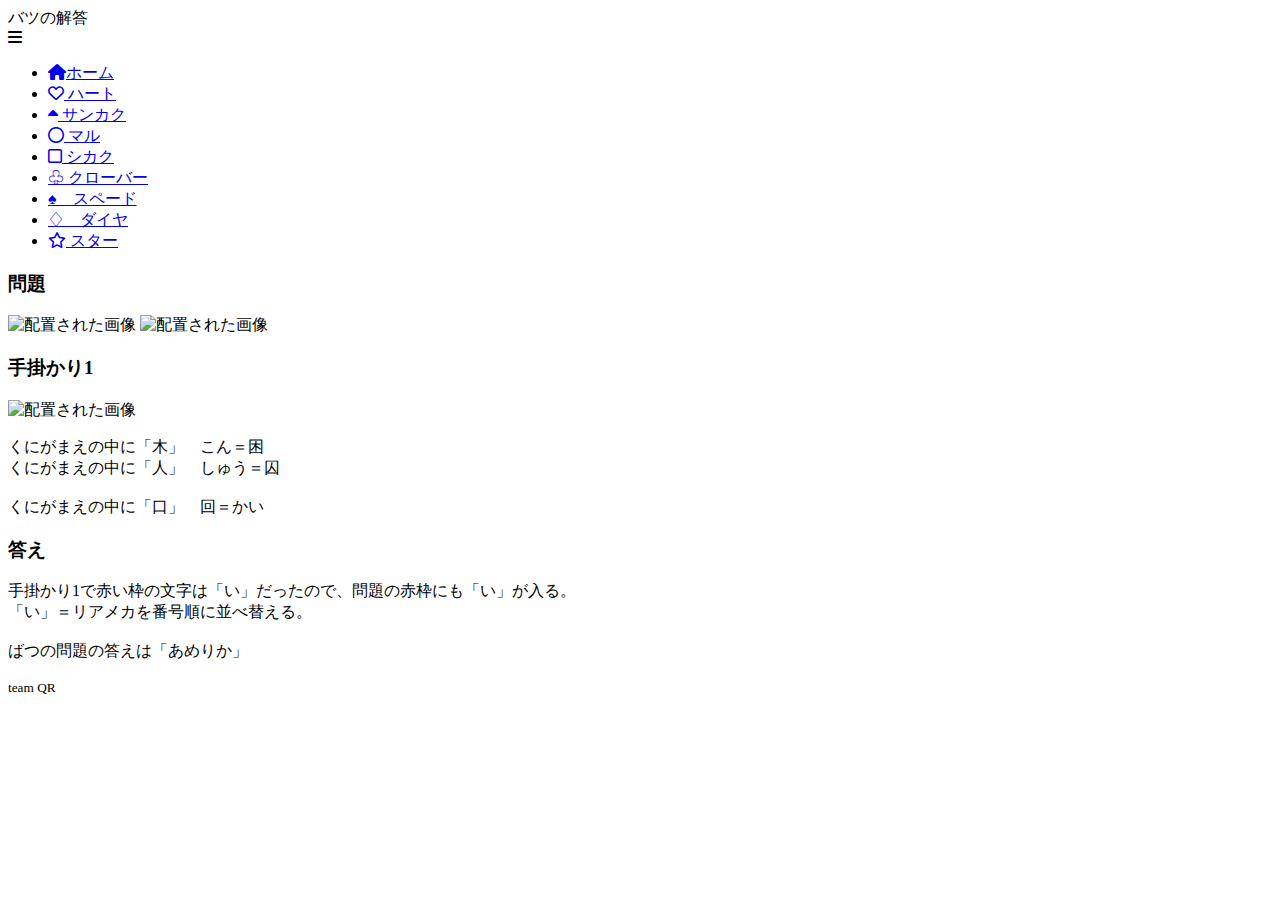
==== batsu.html @ ac5a0ed4 "Create batsu.html" ====
<!DOCTYPE html>
<html lang="ja">
<head>
    <meta charset="UTF-8">
    <meta name="viewport" content="width=device-width, initial-scale=1.0">
    <title>batsu page</title>
    <link rel="stylesheet" href="styles.css">
    <!-- Font Awesome CDN -->
    <link rel="stylesheet" href="https://cdnjs.cloudflare.com/ajax/libs/font-awesome/6.0.0-beta3/css/all.min.css">
	<script src="script.js"></script>
</head>
<body>
    <header class="page-header">
    <nav>
		<div class="logo">バツの解答</div>
        <span class="toggle open"><i class="fas fa-bars icon-ba"></i></span>
        <span class="toggle close" style="display: none;"><i class="fas fa-times icon-ba"></i></span>
        <ul class="menu">
            	<li><a href="base HP.html"><i class="fas fa-home menu-icon"></i>ホーム</a></li>
				<li><a href="heart.html"><i class="far fa-heart menu-icon"></i> ハート</a></li>
            	<li><a href="sankaku.html"><i class="fas fa-caret-up menu-icon"></i> サンカク</a></li>
            	<li><a href="maru.html"><i class="far fa-circle menu-icon"></i> マル</a></li>
				<li><a href="sikaku.html"><i class="far fa-square menu-icon"></i> シカク</a></li>
				<li><a href="clover.html"><i class=""></i> ♧ クローバー</a></li>
				<li><a href="spade.html"><i class=""></i> ♠　スペード</a></li>
				<li><a href="dia.html"><i class=""></i> ♢　ダイヤ</a></li>
				<li><a href="star.html"><i class="far fa-star menu-icon"></i> スター</a></li>
        	</ul>
    </nav>
	</header>
	
	<div id="batsu" class="big-bg">
		<div class="mondai-content wrapper">
            </div>
	</div>
	
	<section class="additional-content">
    	<h3 class="middle-title">問題</h3>
			<div class="content-wrapper">
				<div class="yoko">
					<img src="image/x_mondai1.png" alt="配置された画像">
					<img src="image/x_mondai.png" alt="配置された画像">
				</div>
				
				
				<h3 class="middle-title">手掛かり1</h3>
					<div class="yoko">
					<img src="image/x_hint.png" alt="配置された画像"><p>くにがまえの中に「木」　こん＝困<br>くにがまえの中に「人」　しゅう＝囚<br><br>くにがまえの中に「口」　回＝かい</p>
					</div>
				
				<h3 class="middle-title">答え</h3>
					<p>手掛かり1で赤い枠の文字は「い」だったので、問題の赤枠にも「い」が入る。<br>「い」＝リアメカを番号順に並べ替える。<br><br>ばつの問題の答えは「あめりか」</p>
			</div>
	  	
	</section>
	
	<footer>
    	<div class="footer">
            <p><small>team QR</small></p>
        </div>

    
</body>
</html>
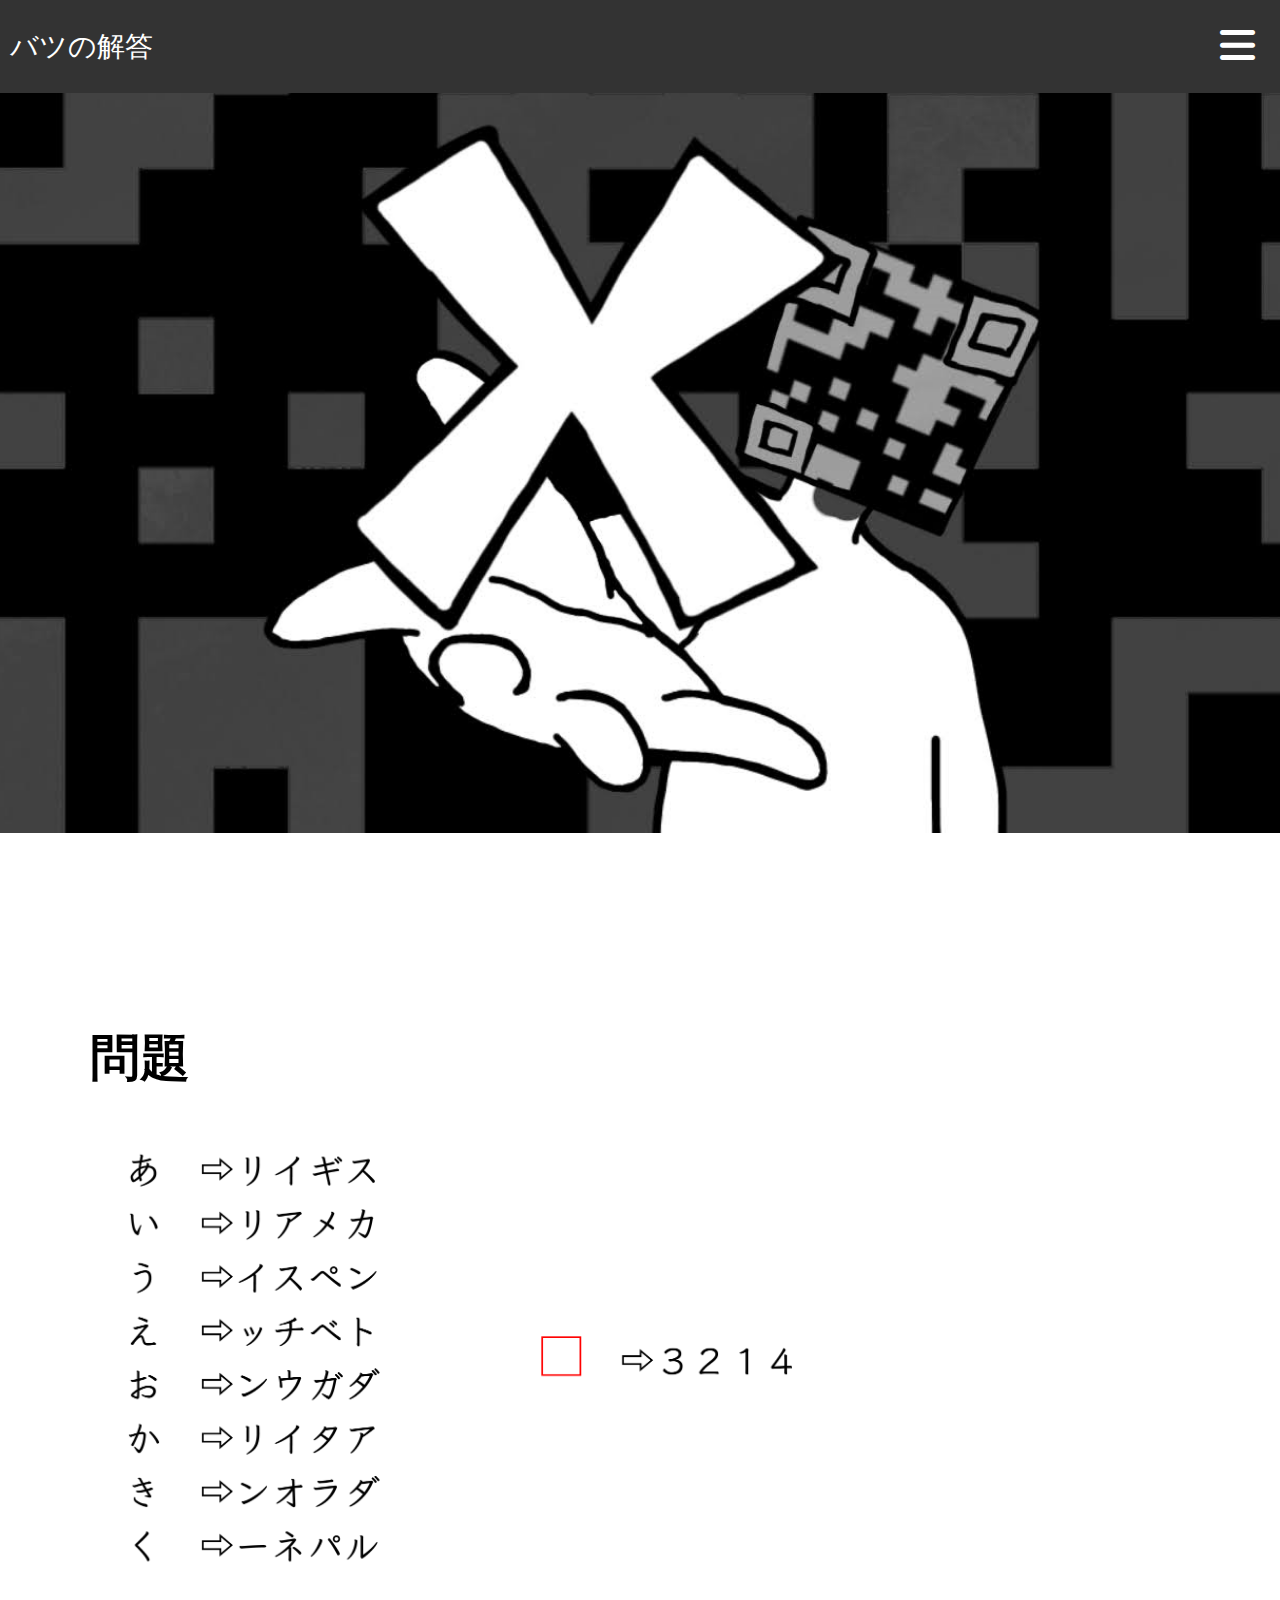
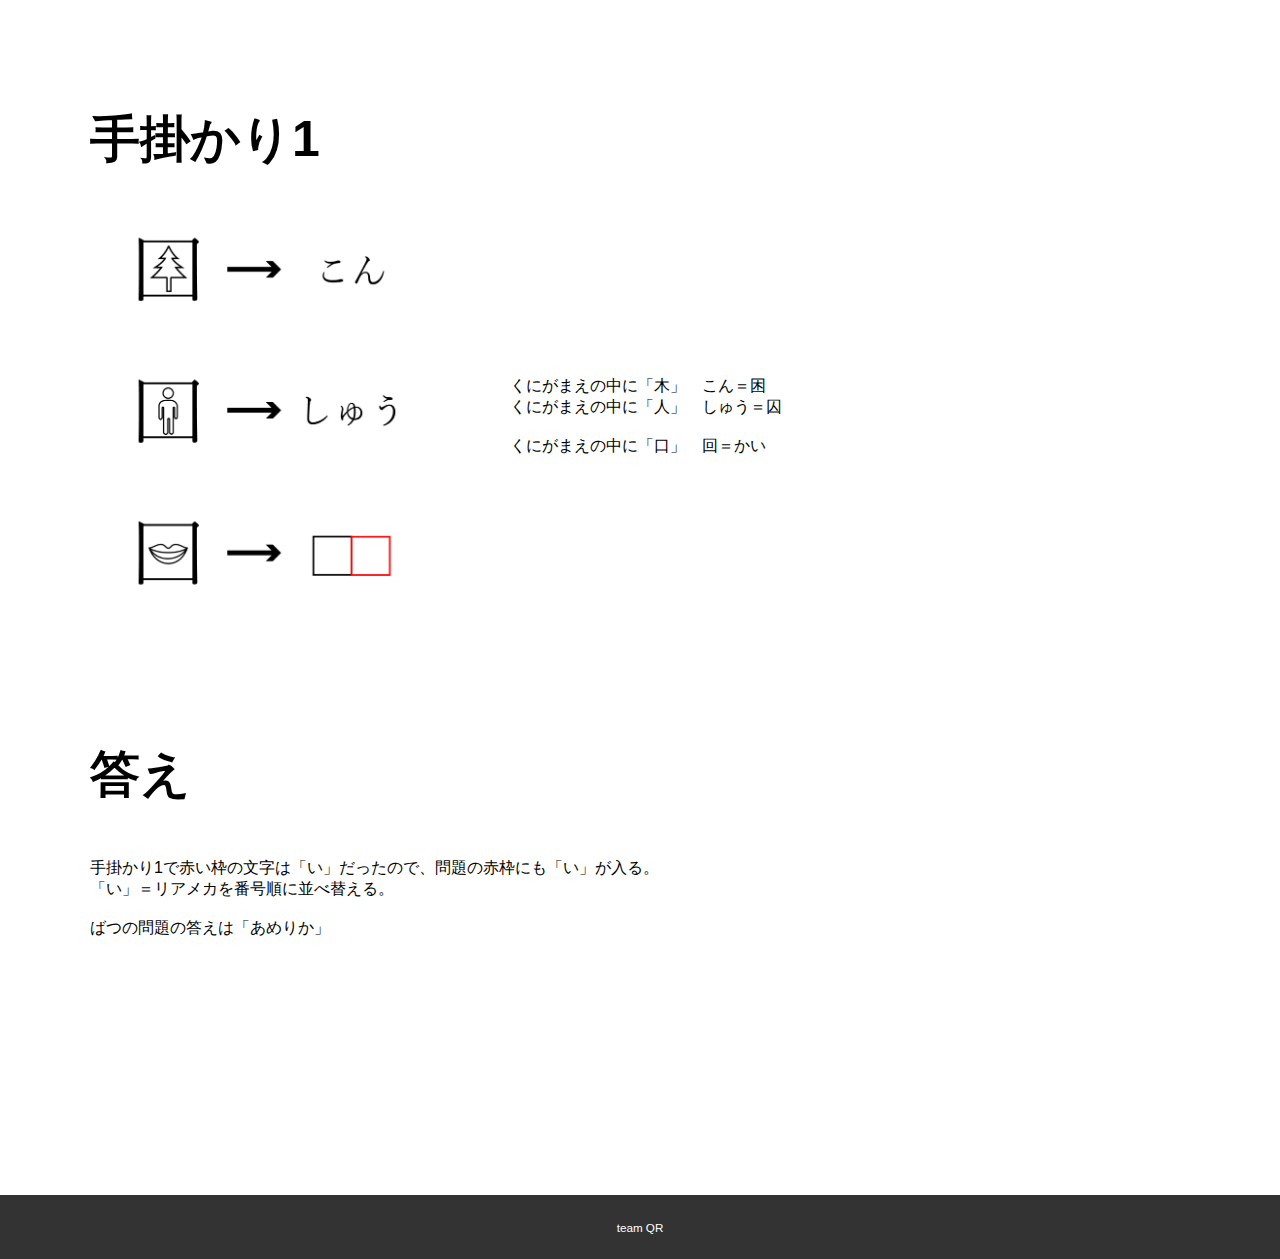
==== commit 12d84a00: "Update batsu.html" ====
--- a/batsu.html
+++ b/batsu.html
@@ -17,15 +17,16 @@
         <span class="toggle close" style="display: none;"><i class="fas fa-times icon-ba"></i></span>
         <ul class="menu">
             	<li><a href="base HP.html"><i class="fas fa-home menu-icon"></i>ホーム</a></li>
-				<li><a href="heart.html"><i class="far fa-heart menu-icon"></i> ハート</a></li>
+		<li><a href="heart.html"><i class="far fa-heart menu-icon"></i> ハート</a></li>
             	<li><a href="sankaku.html"><i class="fas fa-caret-up menu-icon"></i> サンカク</a></li>
             	<li><a href="maru.html"><i class="far fa-circle menu-icon"></i> マル</a></li>
-				<li><a href="sikaku.html"><i class="far fa-square menu-icon"></i> シカク</a></li>
-				<li><a href="clover.html"><i class=""></i> ♧ クローバー</a></li>
-				<li><a href="spade.html"><i class=""></i> ♠　スペード</a></li>
-				<li><a href="dia.html"><i class=""></i> ♢　ダイヤ</a></li>
-				<li><a href="star.html"><i class="far fa-star menu-icon"></i> スター</a></li>
-        	</ul>
+		<li><a href="sikaku.html"><i class="far fa-square menu-icon"></i> シカク</a></li>
+		<li><a href="batsu.html"><i class="fas fa-times menu-icon"></i> バツ</a></li>
+		<li><a href="clover.html"><i class=""></i> ♧ クローバー</a></li>
+		<li><a href="spade.html"><i class=""></i> ♠　スペード</a></li>
+		<li><a href="dia.html"><i class=""></i> ♢　ダイヤ</a></li>
+		<li><a href="star.html"><i class="far fa-star menu-icon"></i> スター</a></li>
+        </ul>
     </nav>
 	</header>
 	
--- a/styles.css
+++ b/styles.css
@@ -0,0 +1,378 @@
+/* General Styles */
+body {
+    font-family: Arial, sans-serif;
+    margin: 0;
+    padding: 0;
+}
+
+nav {
+    background-color: #333;
+    padding: 25px; /* Increase padding for navigation bar */
+    position: relative;
+    text-align: right; /* Right align the menu bar */
+}
+
+.wrapper {
+    max-width: 1100px;
+    margin: 0 auto;
+    padding: 0 4%;
+}
+
+.header-rapper{
+	background-color: #333;
+	padding: 1px; /* Increase padding for navigation bar */
+    position: relative;
+	font-size: 1rem;
+    font-weight: normal;
+    color: #fff;
+}
+
+.big-bg {
+    padding: 10px;
+    background-size: cover;
+    background-position: center top;
+    background-repeat: no-repeat;
+}
+
+.big-bg-a {
+    background-size: cover;
+    background-position: center top;
+    background-repeat: no-repeat;
+	min-height:100vh;
+}
+
+.toggle {
+    color: white;
+    font-size: 32px; /* Increase font size */
+    cursor: pointer;
+    display: inline-block;
+    padding: 0px; /* Increase padding for button */
+}
+
+iframe {
+    width: 100%;
+}
+
+/* Header Menu */
+.page-header {
+    justify-content: space-between;
+    align-items: center;
+    position: sticky; /* スクロールに合わせて動く */
+    top: 0; /* 常に上部に固定 */
+    z-index: 1000; /* 他のコンテンツの上に表示 */
+}
+
+.logo {
+    display: flex;
+    align-items: center;
+    color: white;
+    flex-direction: column;
+    position: absolute;
+    top: 28px;
+    left: 10px; 
+    text-decoration: none;
+    font-size: 28px;
+    cursor: pointer;
+    display: inline-block;
+}
+/*
+.menu-bar-container {
+    position: relative;
+    width: 100%;
+    max-width: 300px;
+    height: 20vh; 
+    max-height: 500px; 
+    overflow: hidden;
+    background-color: #333;
+    margin-left: auto; 
+}
+
+.menu-bar {
+    height: calc(100% - 80px); 
+    overflow-y: auto; 
+    scrollbar-width: none; 
+    -ms-overflow-style: none;  
+}
+
+.menu-bar::-webkit-scrollbar {
+    display: none; 
+}
+*/
+.menu {
+    list-style: none;
+    margin: 0;
+    padding: 0;
+    display: none; /* 初期状態でメニューを非表示 */
+    flex-direction: column;
+    position: absolute;
+    top: 60px; /* メニューの表示位置を調整 */
+    right: 10px; /* メニューを右側に配置 */
+    background-color: #333;
+    border: 1px solid #575757;
+    width: 250px; /* メニューの幅を広くする */
+}
+
+.menu li {
+    margin: 0;
+    padding: 0;
+}
+
+.menu li a {
+    display: flex;
+    align-items: center;
+    color: white;
+    text-align: left;
+    padding: 20px; /* Increase padding for menu items */
+    text-decoration: none;
+    font-size: 18px; /* Increase font size for menu items */
+}
+
+.menu li a:hover {
+    background-color: #575757;
+}
+
+.menu-icon {
+    margin-right: 12px; /* Add space between icon and text */
+    font-size: 24px; /* Increase icon size */
+}
+
+.icon-ba {
+    font-size: 40px;
+}
+
+/* Background Images */
+ #heart, #sankaku, #maru, #sikaku, #batsu, #clover, #spade, #dia, #star {
+    background-size: cover;
+    background-position: center top;
+    background-repeat: no-repeat;
+    min-height: 80vh;
+}
+
+#index { background-image: url("img/neko.JPG"); }
+#game { background-image: url("img/heart.png"); }
+#base { background-image: url("img/samune.PNG"); min-height: 90vh;}
+#heart { background-image: url("img/sankaku heart.PNG"); }
+#sankaku { background-image: url("img/samune sankaku.PNG"); }
+#maru { background-image: url("img/samune maru.PNG"); }
+#sikaku { background-image: url("img/samine sikaku.PNG"); }
+#batsu { background-image: url("img/samune x.PNG"); }
+#clover { background-image: url("img/samune clover.PNG"); }
+#spade { background-image: url("img/samune spade.PNG"); }
+#dia { background-image: url("img/samune dia.PNG"); }
+#star { background-image: url("img/samune hosi.PNG"); }
+
+/* Home Page */
+.mondai-content {
+    max-width: 1200px;
+}
+
+.head-title {
+    left: 10px;
+    color: #fff8dc;
+}
+
+.mondai-content {
+    font-size: 3rem;
+    font-family: 'Quicksand';
+    text-transform: uppercase;
+    font-weight: normal;
+    color: #fff8dc;
+    text-align: center;
+}
+
+.page-title2{
+	font-size: 3rem;
+    font-weight: bold;
+    color: #3C3C3C;
+	text-shadow: 
+                2px 2px 0 #fff,  
+               -2px 2px 0 #fff,
+                2px -2px 0 #fff,
+               -2px -2px 0 #fff,
+                2px 0 0 #fff,
+               -2px 0 0 #fff,
+                0 2px 0 #fff,
+                0 -2px 0 #fff;
+}
+
+.mondai-content p {
+    font-size: 1.125rem;
+    margin: 10px 0 0;
+    text-align: center;
+    color: #fff8dc;
+}
+
+.mondai-detail .middle-title {
+    font-size: 2rem;
+    margin-top: 20%;
+}
+
+.detail-wrapper {
+    display: grid;
+    grid-template-columns: repeat(3, 1fr); /* 3-column grid */
+    gap: 10px; /* Spacing between buttons */
+    width: 100%;
+    box-sizing: border-box;
+}
+
+a.btn {
+    display: block;
+    padding: 15px 20px;
+    background-color: #333;
+    color: #fff;
+    text-decoration: none;
+    border-radius: 4px;
+    box-shadow: 0 2px 4px rgba(0, 0, 0, 0.2);
+    text-align: center;
+}
+
+a.btn:hover {
+    background-color: #535353;
+}
+
+.detail {
+    max-width: 1100px;
+    margin-top: 2%;
+}
+
+.detail2 {
+    max-width: 500px;
+    margin-top: 2%;
+    margin-left: 20%;
+    font-size: 1.2rem;
+}
+
+.detail p {
+    font-size: 1.2rem;
+}
+
+.grid {
+    width: 400px;
+    margin: 5px;
+}
+
+@media (min-width: 601px) {
+    .nav ul {
+        display: flex;
+        flex-direction: row;
+    }
+
+    .menu {
+        display: none; /* Hide on desktop */
+    }
+}
+
+@media (max-width: 600px) {
+    .mondai-detail-wrapper {
+        width: 100%;
+        padding: 10px;
+    }
+
+    a.btn {
+        margin: 5px 0;
+        padding: 12px 16px;
+    }
+
+    .detail-wrapper {
+        grid-template-columns: repeat(2, 1fr); /* 2-column grid for narrow screens */
+    }
+
+    .additional-content {
+        flex-direction: column; /* Stack vertically */
+    }
+
+    .additional-content img {
+        margin: 0 0 20px 0; /* Add space below images */
+    }
+
+    .yoko {
+        flex-direction: column; /* Stack vertically */
+    }
+
+    .yoko-retu {
+        flex-direction: column;
+    }
+
+    .image-tate img {
+        height: auto; /* Auto adjust image height */
+        margin-bottom: 0; /* Reset bottom margin */
+    }
+
+    p {
+        margin-left: 0; /* Reset left margin */
+    }
+
+    .menu-bar-container {
+        width: 300px; /* Fixed width for larger screens */
+        max-height: 600px; /* Increase max height for larger screens */
+    }
+}
+
+/* Heart Mondai */
+.additional-content {
+    max-width: 1100px;
+    margin: 0 auto;
+    padding: 0 4%;
+    margin-top: 15%;
+}
+
+.additional-content img {
+    max-width: 350px; /* Set max width for images */
+    margin-right: 20px; /* Add space to the right of images */
+}
+
+.middle-title {
+    font-size: 50px;
+    margin-bottom: 50px;
+    margin-top: 130px;
+}
+
+.text-content {
+    font-size: 27px;
+    margin-bottom: 100px;
+}
+
+.hint-mondai {
+    font-size: 27px;
+}
+
+.yoko {
+    display: flex;
+    align-items: center; /* Center vertically */
+}
+
+.yoko img {
+    width: auto; /* Auto width */
+    height: auto; /* Auto height */
+    margin-right: 70px; /* Add space to the right */
+}
+
+/* Sankaku Mondai */
+.spaced-text {
+    margin-right: 50px; /* Add space to the right */
+}
+
+/* Clover Gazou Haiti */
+.yoko-retu {
+    display: flex;
+    align-items: center;
+}
+
+.yoko-retu img {
+    width: 200px; /* Set image width */
+    height: 200px; /* Auto height */
+    margin-right: 10px; /* Add space to the right */
+}
+
+/* Footer */
+footer {
+    background: #333;
+    text-align: center;
+    padding: 10px 0;
+    margin-top: 20%;
+}
+
+footer p {
+    color: #fff;
+    font-size: 0.875rem;
+}
